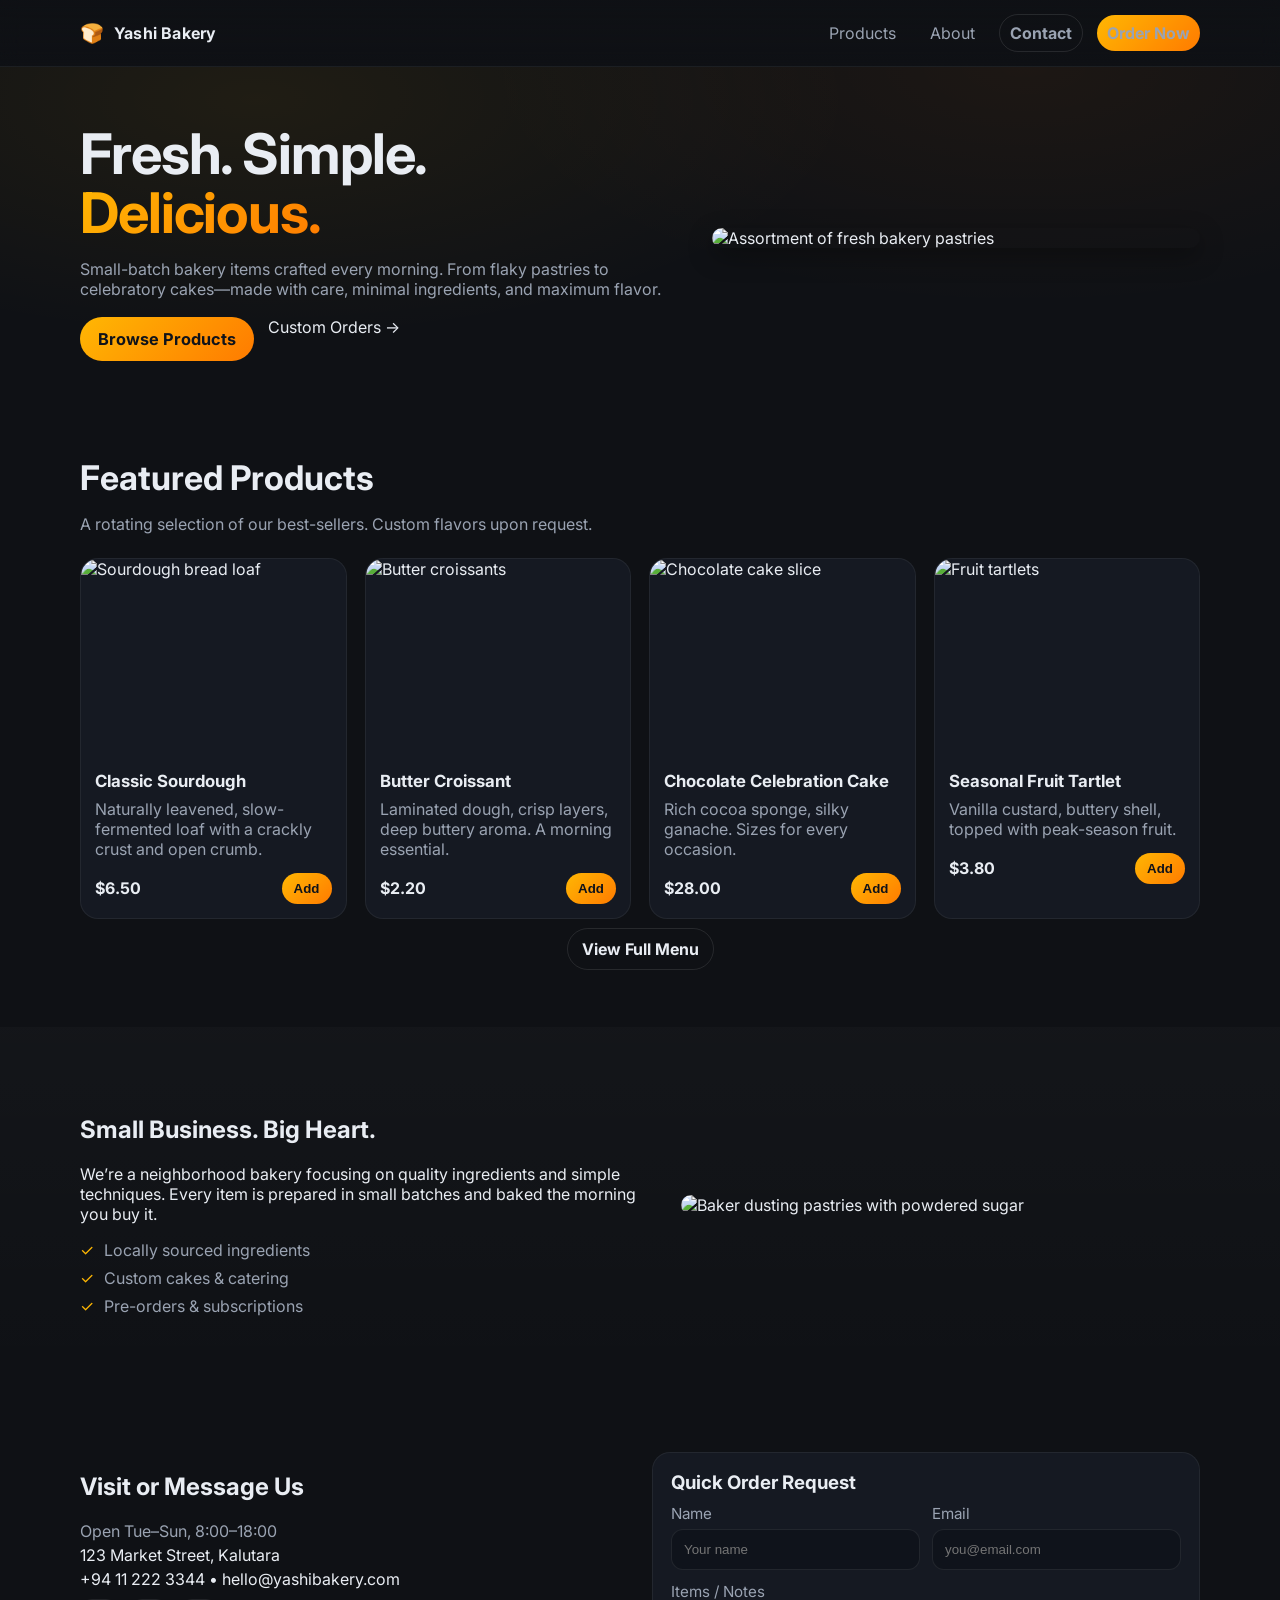
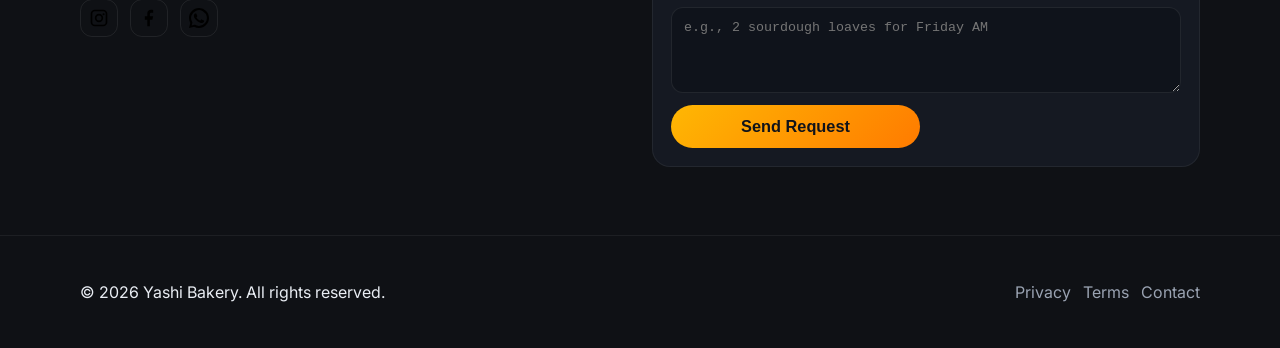
==== index.html @ 4090a818 "created functional main page" ====
<!DOCTYPE html>
<html lang="en">
  <head>
    <meta charset="utf-8" />
    <meta name="viewport" content="width=device-width, initial-scale=1" />
    <title>Yashi Bakery — Fresh, Simple, Delicious</title>
    <meta
      name="description"
      content="Modern artisan bakery items—freshly made daily. Cakes, pastries, breads, and more."
    />

    <!-- Font (optional, minimalist sans) -->
    <link rel="preconnect" href="https://fonts.gstatic.com" crossorigin />
    <link
      href="https://fonts.googleapis.com/css2?family=Inter:wght@400;500;600;800&display=swap"
      rel="stylesheet"
    />

    <link rel="stylesheet" href="style.css" />
  </head>
  <body>
    <!-- Navbar -->
    <header class="navbar">
      <div class="container nav-wrap">
        <a class="brand" href="#" aria-label="Yashi Bakery Home">
          <span class="brand-mark" aria-hidden="true">🍞</span>
          <span class="brand-name">Yashi Bakery</span>
        </a>

        <nav class="nav-links" aria-label="Primary">
          <a href="#products">Products</a>
          <a href="#about">About</a>
          <a href="#contact" class="btn btn--ghost">Contact</a>
          <a href="#order" class="btn">Order Now</a>
        </nav>

        <button class="nav-toggle" aria-label="Open menu" aria-expanded="false">
          <span class="nav-line"></span>
          <span class="nav-line"></span>
          <span class="nav-line"></span>
        </button>
      </div>
    </header>

    <!-- Hero -->
    <section class="hero">
      <div class="container hero-inner">
        <div class="hero-text reveal">
          <h1 class="headline">
            Fresh. Simple. <span class="accent">Delicious.</span>
          </h1>
          <p class="subhead">
            Small-batch bakery items crafted every morning. From flaky pastries
            to celebratory cakes—made with care, minimal ingredients, and
            maximum flavor.
          </p>
          <div class="hero-cta">
            <a href="#products" class="btn btn--lg">Browse Products</a>
            <a href="#order" class="link-cta">Custom Orders →</a>
          </div>
        </div>

        <div class="hero-card reveal">
          <img
            src="https://images.unsplash.com/photo-1541781286675-518f3168ab02?q=80&w=1200&auto=format&fit=crop"
            alt="Assortment of fresh bakery pastries"
          />
        </div>
      </div>
    </section>

    <!-- Products -->
    <section id="products" class="section">
      <div class="container">
        <div class="section-head reveal">
          <h2>Featured Products</h2>
          <p class="muted">
            A rotating selection of our best-sellers. Custom flavors upon
            request.
          </p>
        </div>

        <div class="grid">
          <!-- Card 1 -->
          <article class="card reveal">
            <div class="card-media">
              <img
                src="https://images.unsplash.com/photo-1541599188778-cdc73298e8f8?q=80&w=1200&auto=format&fit=crop"
                alt="Sourdough bread loaf"
              />
            </div>
            <div class="card-body">
              <h3 class="card-title">Classic Sourdough</h3>
              <p class="card-text">
                Naturally leavened, slow-fermented loaf with a crackly crust and
                open crumb.
              </p>
              <div class="card-meta">
                <span class="price">$6.50</span>
                <button
                  class="btn btn--sm add-to-cart"
                  data-item="Classic Sourdough"
                >
                  Add
                </button>
              </div>
            </div>
          </article>

          <!-- Card 2 -->
          <article class="card reveal">
            <div class="card-media">
              <img
                src="https://images.unsplash.com/photo-1541781774459-bb2af2f05b55?q=80&w=1200&auto=format&fit=crop"
                alt="Butter croissants"
              />
            </div>
            <div class="card-body">
              <h3 class="card-title">Butter Croissant</h3>
              <p class="card-text">
                Laminated dough, crisp layers, deep buttery aroma. A morning
                essential.
              </p>
              <div class="card-meta">
                <span class="price">$2.20</span>
                <button
                  class="btn btn--sm add-to-cart"
                  data-item="Butter Croissant"
                >
                  Add
                </button>
              </div>
            </div>
          </article>

          <!-- Card 3 -->
          <article class="card reveal">
            <div class="card-media">
              <img
                src="https://images.unsplash.com/photo-1504754524776-8f4f37790ca0?q=80&w=1200&auto=format&fit=crop"
                alt="Chocolate cake slice"
              />
            </div>
            <div class="card-body">
              <h3 class="card-title">Chocolate Celebration Cake</h3>
              <p class="card-text">
                Rich cocoa sponge, silky ganache. Sizes for every occasion.
              </p>
              <div class="card-meta">
                <span class="price">$28.00</span>
                <button
                  class="btn btn--sm add-to-cart"
                  data-item="Chocolate Celebration Cake"
                >
                  Add
                </button>
              </div>
            </div>
          </article>

          <!-- Card 4 -->
          <article class="card reveal">
            <div class="card-media">
              <img
                src="https://images.unsplash.com/photo-1517677208171-0bc6725a3e60?q=80&w=1200&auto=format&fit=crop"
                alt="Fruit tartlets"
              />
            </div>
            <div class="card-body">
              <h3 class="card-title">Seasonal Fruit Tartlet</h3>
              <p class="card-text">
                Vanilla custard, buttery shell, topped with peak-season fruit.
              </p>
              <div class="card-meta">
                <span class="price">$3.80</span>
                <button
                  class="btn btn--sm add-to-cart"
                  data-item="Seasonal Fruit Tartlet"
                >
                  Add
                </button>
              </div>
            </div>
          </article>
        </div>

        <div class="center reveal">
          <a href="#order" class="btn btn--ghost">View Full Menu</a>
        </div>
      </div>
    </section>

    <!-- About -->
    <section id="about" class="section section--alt">
      <div class="container about-grid">
        <div class="about-text reveal">
          <h2>Small Business. Big Heart.</h2>
          <p>
            We’re a neighborhood bakery focusing on quality ingredients and
            simple techniques. Every item is prepared in small batches and baked
            the morning you buy it.
          </p>
          <ul class="ticks">
            <li>Locally sourced ingredients</li>
            <li>Custom cakes & catering</li>
            <li>Pre-orders & subscriptions</li>
          </ul>
        </div>
        <div class="about-photo reveal">
          <img
            src="https://images.unsplash.com/photo-1509440159596-0249088772ff?q=80&w=1200&auto=format&fit=crop"
            alt="Baker dusting pastries with powdered sugar"
          />
        </div>
      </div>
    </section>

    <!-- Contact / Order -->
    <section id="contact" class="section">
      <div class="container contact-grid">
        <div class="contact-block reveal">
          <h2>Visit or Message Us</h2>
          <p class="muted">Open Tue–Sun, 8:00–18:00</p>
          <p>123 Market Street, Kalutara</p>
          <p>
            <a href="tel:+94112223344">+94 11 222 3344</a> •
            <a href="mailto:hello@yashibakery.com">hello@yashibakery.com</a>
          </p>
          <div class="socials" aria-label="Social links">
            <a href="#" aria-label="Instagram" class="social">
              <!-- Instagram icon -->
              <svg
                viewBox="0 0 24 24"
                width="20"
                height="20"
                aria-hidden="true"
              >
                <path
                  d="M7 2h10a5 5 0 0 1 5 5v10a5 5 0 0 1-5 5H7a5 5 0 0 1-5-5V7a5 5 0 0 1 5-5zm0 2a3 3 0 0 0-3 3v10a3 3 0 0 0 3 3h10a3 3 0 0 0 3-3V7a3 3 0 0 0-3-3H7zm5 3a5 5 0 1 1 0 10 5 5 0 0 1 0-10zm0 2.0a3 3 0 1 0 .001 6.001A3 3 0 0 0 12 9zm5.5-2.75a1.25 1.25 0 1 1 0 2.5 1.25 1.25 0 0 1 0-2.5z"
                />
              </svg>
            </a>
            <a href="#" aria-label="Facebook" class="social">
              <!-- FB icon -->
              <svg
                viewBox="0 0 24 24"
                width="20"
                height="20"
                aria-hidden="true"
              >
                <path
                  d="M13 22v-8h3l1-4h-4V7.5c0-1.16.34-1.95 2.08-1.95H17V2.3C16.69 2.21 15.63 2 14.41 2 11.76 2 10 3.49 10 6.2V10H7v4h3v8h3z"
                />
              </svg>
            </a>
            <a href="#" aria-label="WhatsApp" class="social">
              <!-- WA icon -->
              <svg
                viewBox="0 0 24 24"
                width="20"
                height="20"
                aria-hidden="true"
              >
                <path
                  d="M20.52 3.48A11.93 11.93 0 0 0 12 0C5.37 0 0 5.37 0 12c0 2.11.55 4.11 1.58 5.9L0 24l6.2-1.62A11.94 11.94 0 0 0 12 24c6.63 0 12-5.37 12-12 0-3.2-1.25-6.21-3.48-8.52zM12 21.5a9.43 9.43 0 0 1-4.8-1.3l-.35-.2-3.68.96.98-3.58-.23-.37A9.47 9.47 0 1 1 12 21.5zm5.37-6.86c-.3-.15-1.76-.86-2.03-.96-.27-.1-.47-.15-.68.15-.2.29-.78.95-.96 1.15-.18.2-.35.22-.65.08-.3-.15-1.25-.46-2.38-1.49a8.85 8.85 0 0 1-1.64-2.03c-.17-.29-.02-.45.13-.6.14-.14.3-.35.45-.52.15-.17.2-.29.3-.49.1-.2.06-.37-.02-.52-.08-.15-.68-1.63-.93-2.23-.24-.58-.48-.5-.68-.51h-.58c-.2 0-.52.08-.8.37-.27.29-1.05 1.03-1.05 2.52s1.08 2.92 1.23 3.12c.15.2 2.13 3.25 5.16 4.55.72.31 1.28.49 1.72.62.72.23 1.38.2 1.9.12.58-.09 1.76-.72 2.01-1.42.25-.7.25-1.3.18-1.42-.07-.11-.27-.18-.57-.33z"
                />
              </svg>
            </a>
          </div>
        </div>

        <form id="order" class="contact-form reveal" novalidate>
          <h3>Quick Order Request</h3>
          <div class="form-grid">
            <label>
              <span>Name</span>
              <input type="text" name="name" placeholder="Your name" required />
            </label>
            <label>
              <span>Email</span>
              <input
                type="email"
                name="email"
                placeholder="you@email.com"
                required
              />
            </label>
            <label class="full">
              <span>Items / Notes</span>
              <textarea
                name="message"
                rows="4"
                placeholder="e.g., 2 sourdough loaves for Friday AM"
              ></textarea>
            </label>
            <button type="submit" class="btn btn--lg">Send Request</button>
            <p class="form-msg" role="status" aria-live="polite"></p>
          </div>
        </form>
      </div>
    </section>

    <!-- Footer -->
    <footer class="footer">
      <div class="container footer-inner">
        <p>© <span id="year"></span> Yashi Bakery. All rights reserved.</p>
        <nav class="footer-links" aria-label="Secondary">
          <a href="#">Privacy</a>
          <a href="#">Terms</a>
          <a href="#contact">Contact</a>
        </nav>
      </div>
    </footer>

    <script src="script.js" defer></script>
  </body>
</html>
---- style.css ----
:root {
  --bg: #0f1115;
  --card: #151922;
  --muted: #9aa3b2;
  --text: #e9edf3;
  --accent: #ffb703;
  --accent-2: #ff7b00;
  --ring: 0 0 0 3px rgba(255, 183, 3, 0.25);
  --radius: 18px;
  --shadow: 0 8px 24px rgba(0, 0, 0, 0.35);
}

* {
  box-sizing: border-box;
}
html,
body {
  height: 100%;
}
body {
  margin: 0;
  font-family: "Inter", system-ui, -apple-system, Segoe UI, Roboto, Helvetica,
    Arial, "Apple Color Emoji", "Segoe UI Emoji";
  background: var(--bg);
  color: var(--text);
  -webkit-font-smoothing: antialiased;
  text-rendering: optimizeLegibility;
}

img {
  max-width: 100%;
  display: block;
  height: auto;
  border-radius: calc(var(--radius) - 6px);
}
a {
  color: inherit;
  text-decoration: none;
}
.container {
  width: min(1120px, 92%);
  margin: 0 auto;
}

/* Navbar */
.navbar {
  position: sticky;
  top: 0;
  z-index: 50;
  backdrop-filter: blur(10px);
  background: linear-gradient(
    to bottom,
    rgba(15, 17, 21, 0.8),
    rgba(15, 17, 21, 0.45)
  );
  border-bottom: 1px solid rgba(255, 255, 255, 0.06);
}
.nav-wrap {
  display: flex;
  align-items: center;
  justify-content: space-between;
  padding: 14px 0;
}
.brand {
  display: flex;
  align-items: center;
  gap: 10px;
  font-weight: 700;
}
.brand-mark {
  font-size: 1.2rem;
}
.brand-name {
  letter-spacing: 0.2px;
}
.nav-links {
  display: flex;
  align-items: center;
  gap: 14px;
}
.nav-links a {
  padding: 8px 10px;
  color: var(--muted);
}
.nav-links a:hover {
  color: var(--text);
}
.btn {
  background: linear-gradient(135deg, var(--accent), var(--accent-2));
  color: #10131a;
  font-weight: 700;
  border: none;
  border-radius: 999px;
  padding: 10px 14px;
  cursor: pointer;
  transition: transform 0.15s ease, box-shadow 0.15s ease;
}
.btn:hover {
  transform: translateY(-1px);
  box-shadow: var(--shadow);
}
.btn:active {
  transform: translateY(0);
}
.btn--ghost {
  background: transparent;
  color: var(--text);
  border: 1px solid rgba(255, 255, 255, 0.1);
}
.btn--sm {
  padding: 8px 12px;
  font-weight: 600;
}
.btn--lg {
  padding: 12px 18px;
  font-size: 1.02rem;
}

/* Mobile nav */
.nav-toggle {
  display: none;
  background: transparent;
  border: 0;
  cursor: pointer;
  padding: 6px;
}
.nav-line {
  display: block;
  width: 24px;
  height: 2px;
  background: #fff;
  margin: 5px 0;
  transition: 0.25s ease;
}

/* Hero */
.hero {
  padding: 48px 0 28px;
  background: radial-gradient(
      1000px 400px at 20% 10%,
      rgba(255, 183, 3, 0.07),
      transparent 60%
    ),
    radial-gradient(
      900px 400px at 80% 0%,
      rgba(255, 123, 0, 0.06),
      transparent 60%
    );
}
.hero-inner {
  display: grid;
  gap: 36px;
  grid-template-columns: 1.1fr 0.9fr;
  align-items: center;
}
.headline {
  font-size: clamp(36px, 6vw, 56px);
  line-height: 1.05;
  margin: 10px 0 14px;
  letter-spacing: -0.02em;
}
.accent {
  background: linear-gradient(135deg, var(--accent), var(--accent-2));
  -webkit-background-clip: text;
  background-clip: text;
  color: transparent;
}
.subhead {
  color: var(--muted);
  max-width: 60ch;
}
.hero-cta {
  display: flex;
  gap: 14px;
  margin-top: 18px;
}
.hero-card img {
  border-radius: var(--radius);
  box-shadow: var(--shadow);
}

/* Sections */
.section {
  padding: 68px 0;
}
.section--alt {
  background: linear-gradient(
    to bottom,
    rgba(255, 255, 255, 0.02),
    transparent
  );
}
.section-head h2 {
  margin: 0 0 6px;
  font-size: clamp(26px, 4vw, 34px);
}
.muted {
  color: var(--muted);
}
.center {
  text-align: center;
  margin-top: 20px;
}

/* Grid of cards */
.grid {
  margin-top: 24px;
  display: grid;
  gap: 18px;
  grid-template-columns: repeat(4, 1fr);
}
.card {
  background: var(--card);
  border: 1px solid rgba(255, 255, 255, 0.06);
  border-radius: var(--radius);
  overflow: hidden;
  transform: translateY(0);
  transition: transform 0.25s ease, box-shadow 0.25s ease,
    border-color 0.25s ease;
}
.card:hover {
  transform: translateY(-4px);
  box-shadow: var(--shadow);
  border-color: rgba(255, 255, 255, 0.16);
}
.card-media {
  aspect-ratio: 4/3;
  overflow: hidden;
}
.card-media img {
  width: 100%;
  height: 100%;
  object-fit: cover;
}
.card-body {
  padding: 14px;
  display: grid;
  gap: 8px;
}
.card-title {
  margin: 0;
  font-size: 1.05rem;
}
.card-text {
  color: var(--muted);
  margin: 0;
}
.card-meta {
  display: flex;
  align-items: center;
  justify-content: space-between;
  margin-top: 6px;
}
.price {
  font-weight: 700;
}

/* About */
.about-grid {
  display: grid;
  gap: 28px;
  grid-template-columns: 1.05fr 0.95fr;
  align-items: center;
}
.ticks {
  list-style: none;
  padding: 0;
  margin: 14px 0 0;
  display: grid;
  gap: 8px;
  color: var(--muted);
}
.ticks li::before {
  content: "✓";
  margin-right: 0.6rem;
  color: var(--accent);
}

/* Contact */
.contact-grid {
  display: grid;
  gap: 24px;
  grid-template-columns: 1fr 1fr;
}
.contact-block p {
  margin: 0.25rem 0;
}
.socials {
  display: flex;
  gap: 12px;
  margin-top: 10px;
}
.social {
  display: grid;
  place-items: center;
  width: 38px;
  height: 38px;
  border-radius: 12px;
  border: 1px solid rgba(255, 255, 255, 0.08);
}
.social:hover {
  border-color: rgba(255, 255, 255, 0.18);
  transform: translateY(-1px);
  transition: 0.2s ease;
}

.contact-form {
  background: var(--card);
  border: 1px solid rgba(255, 255, 255, 0.06);
  border-radius: var(--radius);
  padding: 18px;
}
.contact-form h3 {
  margin: 0 0 10px;
}
.form-grid {
  display: grid;
  gap: 12px;
  grid-template-columns: 1fr 1fr;
}
label {
  display: grid;
  gap: 6px;
  color: var(--muted);
  font-size: 0.95rem;
}
label.full {
  grid-column: 1/-1;
}
input,
textarea {
  background: #0f131b;
  border: 1px solid rgba(255, 255, 255, 0.08);
  padding: 12px 12px;
  color: var(--text);
  border-radius: 12px;
  outline: none;
  transition: border-color 0.15s ease, box-shadow 0.15s ease;
}
input:focus,
textarea:focus {
  border-color: rgba(255, 255, 255, 0.22);
  box-shadow: var(--ring);
}
.form-msg {
  margin-top: 6px;
  color: var(--muted);
  min-height: 1.25rem;
}

/* Footer */
.footer {
  padding: 30px 0;
  border-top: 1px solid rgba(255, 255, 255, 0.06);
}
.footer-inner {
  display: flex;
  align-items: center;
  justify-content: space-between;
  gap: 16px;
}
.footer-links {
  display: flex;
  gap: 12px;
  color: var(--muted);
}
.footer-links a:hover {
  color: var(--text);
}

/* Animations */
.reveal {
  opacity: 0;
  transform: translateY(16px) scale(0.98);
  transition: opacity 0.6s ease, transform 0.6s cubic-bezier(0.2, 0.6, 0.2, 1);
}
.reveal.is-visible {
  opacity: 1;
  transform: translateY(0) scale(1);
}

@keyframes float-in {
  from {
    transform: translateY(12px);
    opacity: 0;
  }
  to {
    transform: translateY(0);
    opacity: 1;
  }
}
.hero .headline {
  animation: float-in 0.7s 0.05s both;
}
.hero .subhead {
  animation: float-in 0.7s 0.15s both;
}
.hero .hero-cta {
  animation: float-in 0.7s 0.25s both;
}

/* Responsive */
@media (max-width: 980px) {
  .hero-inner,
  .about-grid,
  .contact-grid {
    grid-template-columns: 1fr;
  }
  .grid {
    grid-template-columns: repeat(2, 1fr);
  }
}
@media (max-width: 680px) {
  .nav-links {
    display: none;
    position: absolute;
    right: 4%;
    top: 60px;
    flex-direction: column;
    background: var(--card);
    padding: 10px;
    border: 1px solid rgba(255, 255, 255, 0.08);
    border-radius: 14px;
    width: min(260px, 92vw);
  }
  .nav-links a {
    padding: 10px 12px;
    width: 100%;
  }
  .nav-toggle {
    display: block;
  }
  .grid {
    grid-template-columns: 1fr;
  }
  .form-grid {
    grid-template-columns: 1fr;
  }
}
@media (prefers-reduced-motion: reduce) {
  * {
    animation: none !important;
    transition: none !important;
  }
}
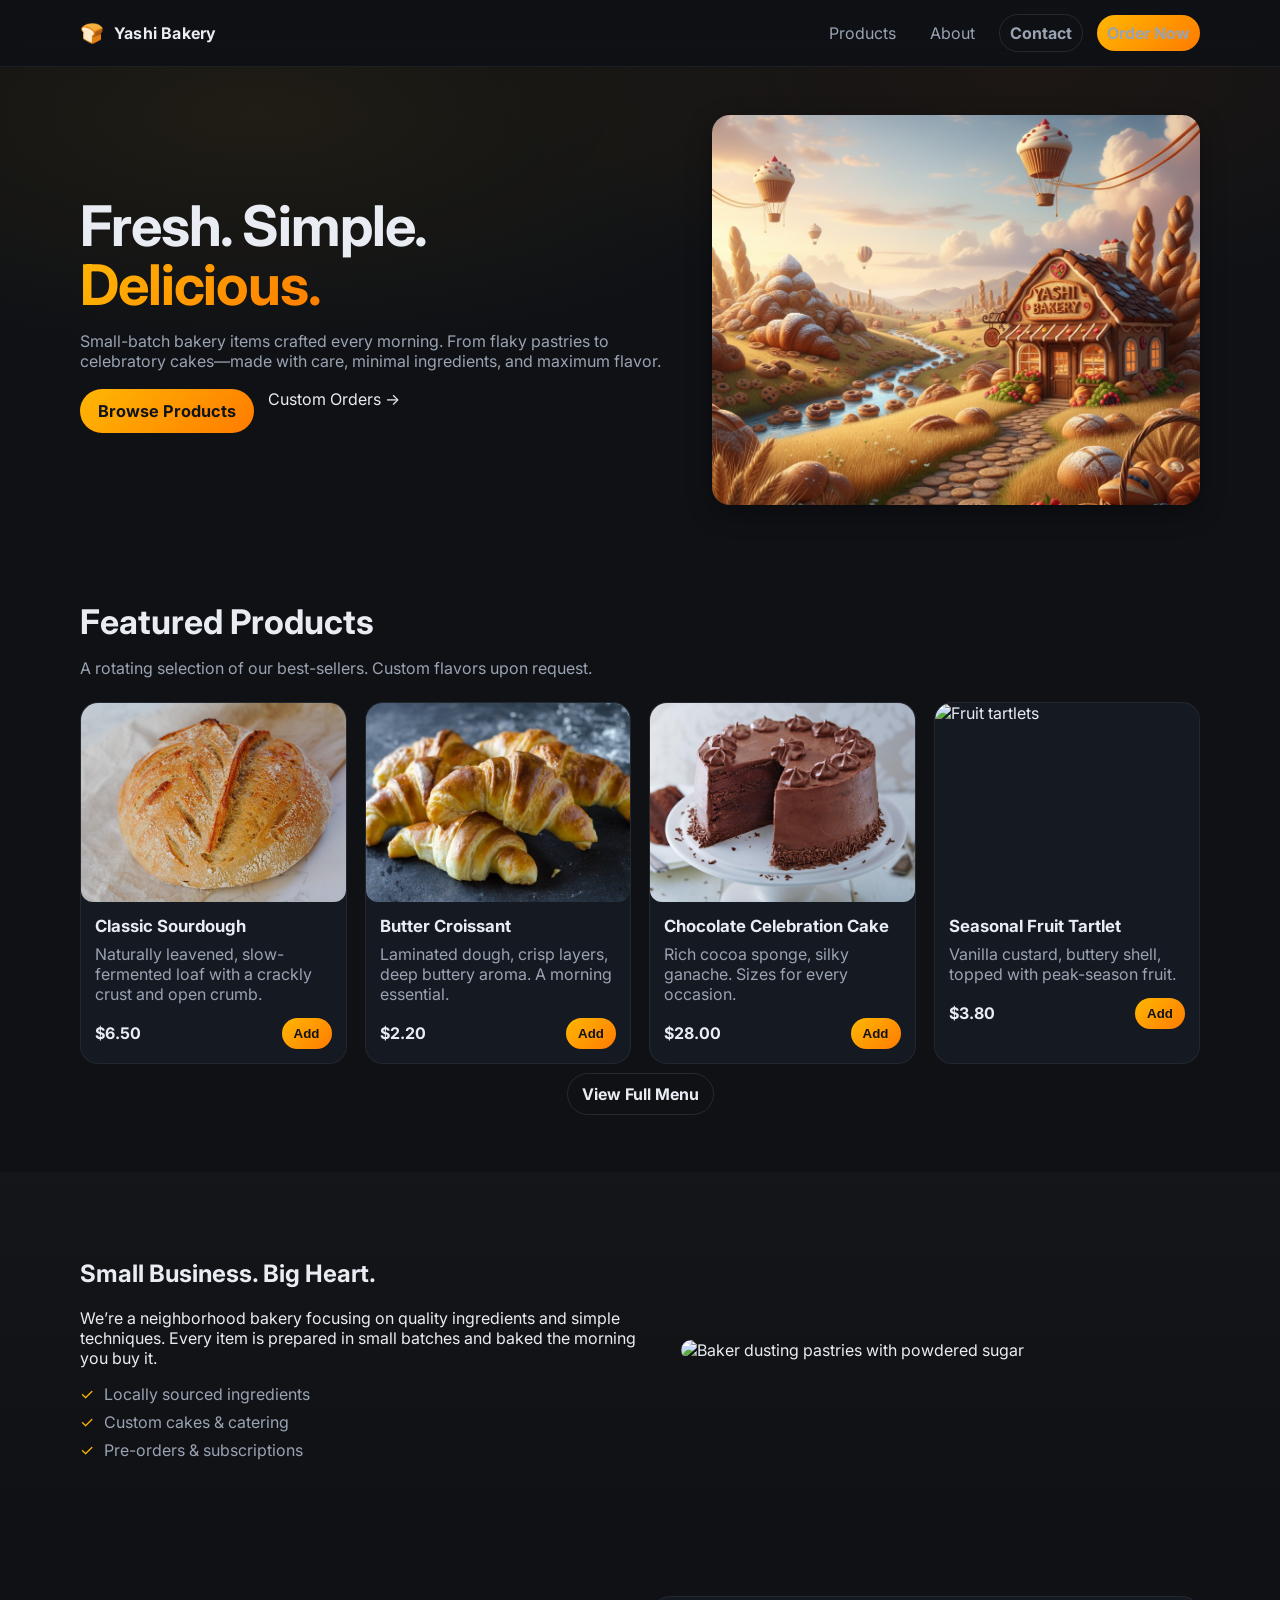
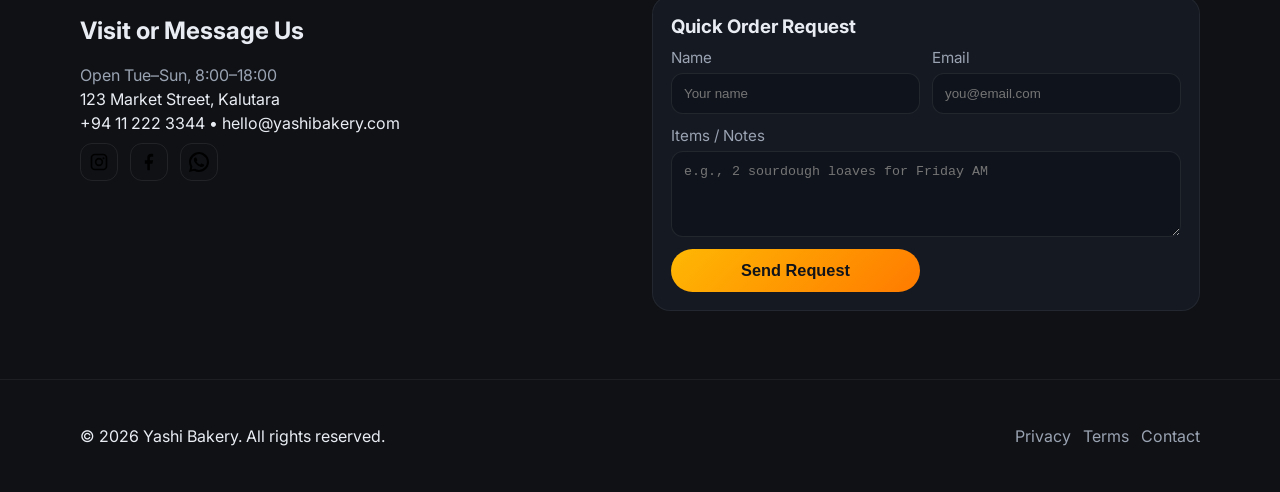
==== commit b21066b7: "Created all products page" ====
--- a/index.html
+++ b/index.html
@@ -62,7 +62,7 @@
 
         <div class="hero-card reveal">
           <img
-            src="https://images.unsplash.com/photo-1541781286675-518f3168ab02?q=80&w=1200&auto=format&fit=crop"
+            src="/images/main.png"
             alt="Assortment of fresh bakery pastries"
           />
         </div>
@@ -85,7 +85,7 @@
           <article class="card reveal">
             <div class="card-media">
               <img
-                src="https://images.unsplash.com/photo-1541599188778-cdc73298e8f8?q=80&w=1200&auto=format&fit=crop"
+                src="/images/classic.png"
                 alt="Sourdough bread loaf"
               />
             </div>
@@ -111,7 +111,7 @@
           <article class="card reveal">
             <div class="card-media">
               <img
-                src="https://images.unsplash.com/photo-1541781774459-bb2af2f05b55?q=80&w=1200&auto=format&fit=crop"
+                src="/images//croissants.png"
                 alt="Butter croissants"
               />
             </div>
@@ -137,7 +137,7 @@
           <article class="card reveal">
             <div class="card-media">
               <img
-                src="https://images.unsplash.com/photo-1504754524776-8f4f37790ca0?q=80&w=1200&auto=format&fit=crop"
+                src="/images/cake.jpg"
                 alt="Chocolate cake slice"
               />
             </div>
@@ -162,7 +162,7 @@
           <article class="card reveal">
             <div class="card-media">
               <img
-                src="https://images.unsplash.com/photo-1517677208171-0bc6725a3e60?q=80&w=1200&auto=format&fit=crop"
+                src="/images/fruit.png"
                 alt="Fruit tartlets"
               />
             </div>
@@ -185,7 +185,7 @@
         </div>
 
         <div class="center reveal">
-          <a href="#order" class="btn btn--ghost">View Full Menu</a>
+          <a href="/pages/all-products.html" class="btn btn--ghost">View Full Menu</a>
         </div>
       </div>
     </section>
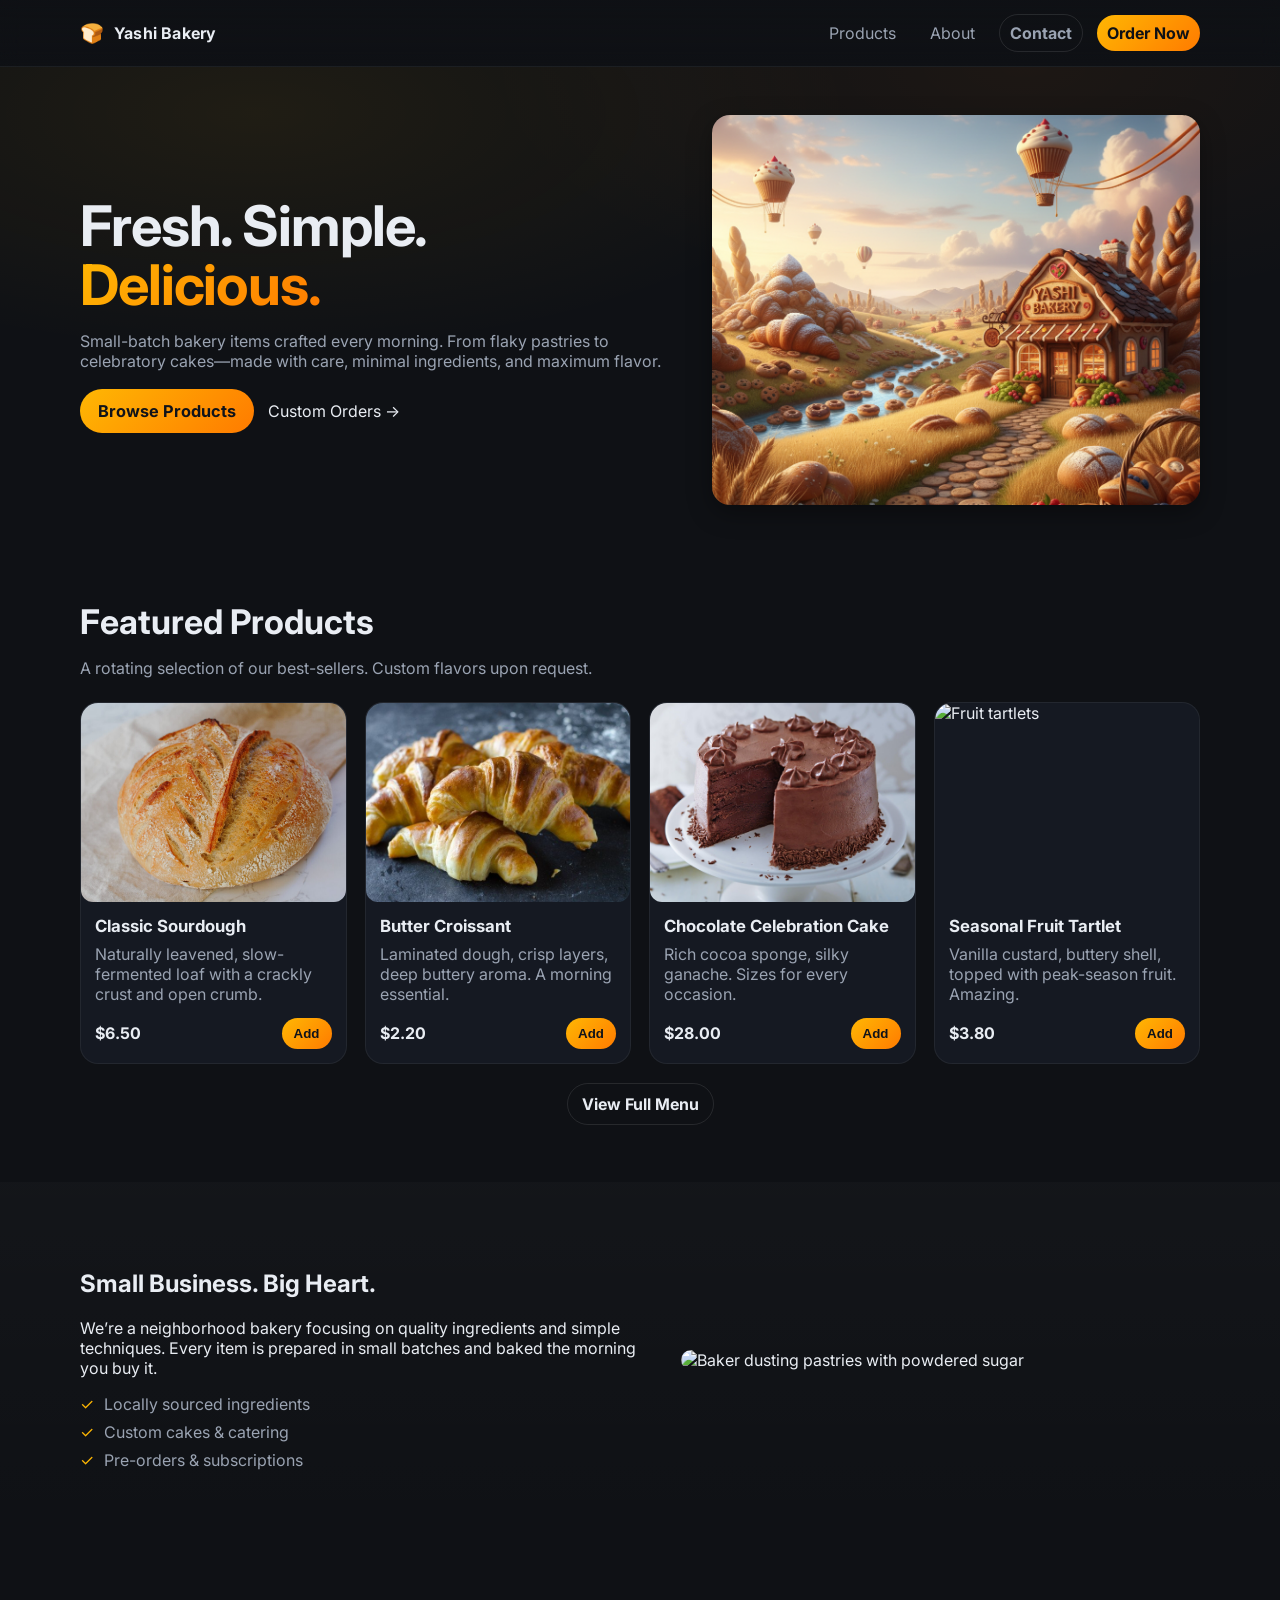
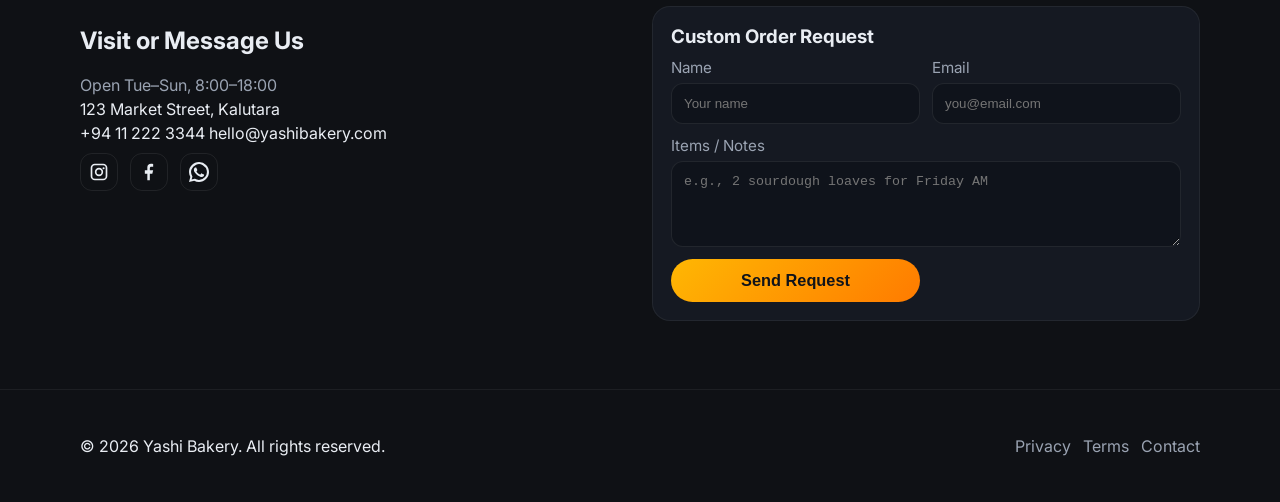
==== commit c2804ba8: "added a scroll button" ====
--- a/index.html
+++ b/index.html
@@ -10,6 +10,7 @@
     />
 
     <!-- Font (optional, minimalist sans) -->
+    <link rel="icon" href="/images/favicon.png" type="image/png" />
     <link rel="preconnect" href="https://fonts.gstatic.com" crossorigin />
     <link
       href="https://fonts.googleapis.com/css2?family=Inter:wght@400;500;600;800&display=swap"
@@ -84,10 +85,7 @@
           <!-- Card 1 -->
           <article class="card reveal">
             <div class="card-media">
-              <img
-                src="/images/classic.png"
-                alt="Sourdough bread loaf"
-              />
+              <img src="/images/classic.png" alt="Sourdough bread loaf" />
             </div>
             <div class="card-body">
               <h3 class="card-title">Classic Sourdough</h3>
@@ -110,10 +108,7 @@
           <!-- Card 2 -->
           <article class="card reveal">
             <div class="card-media">
-              <img
-                src="/images//croissants.png"
-                alt="Butter croissants"
-              />
+              <img src="/images//croissants.png" alt="Butter croissants" />
             </div>
             <div class="card-body">
               <h3 class="card-title">Butter Croissant</h3>
@@ -136,10 +131,7 @@
           <!-- Card 3 -->
           <article class="card reveal">
             <div class="card-media">
-              <img
-                src="/images/cake.jpg"
-                alt="Chocolate cake slice"
-              />
+              <img src="/images/cake.jpg" alt="Chocolate cake slice" />
             </div>
             <div class="card-body">
               <h3 class="card-title">Chocolate Celebration Cake</h3>
@@ -161,15 +153,13 @@
           <!-- Card 4 -->
           <article class="card reveal">
             <div class="card-media">
-              <img
-                src="/images/fruit.png"
-                alt="Fruit tartlets"
-              />
+              <img src="/images/fruit.png" alt="Fruit tartlets" />
             </div>
             <div class="card-body">
               <h3 class="card-title">Seasonal Fruit Tartlet</h3>
               <p class="card-text">
                 Vanilla custard, buttery shell, topped with peak-season fruit.
+                Amazing.
               </p>
               <div class="card-meta">
                 <span class="price">$3.80</span>
@@ -185,7 +175,9 @@
         </div>
 
         <div class="center reveal">
-          <a href="/pages/all-products.html" class="btn btn--ghost">View Full Menu</a>
+          <a href="/pages/all-products.html" class="btn btn--ghost"
+            >View Full Menu</a
+          >
         </div>
       </div>
     </section>
@@ -223,7 +215,7 @@
           <p class="muted">Open Tue–Sun, 8:00–18:00</p>
           <p>123 Market Street, Kalutara</p>
           <p>
-            <a href="tel:+94112223344">+94 11 222 3344</a> •
+            <a href="tel:+94112223344">+94 11 222 3344</a>
             <a href="mailto:hello@yashibakery.com">hello@yashibakery.com</a>
           </p>
           <div class="socials" aria-label="Social links">
@@ -270,7 +262,7 @@
         </div>
 
         <form id="order" class="contact-form reveal" novalidate>
-          <h3>Quick Order Request</h3>
+          <h3>Custom Order Request</h3>
           <div class="form-grid">
             <label>
               <span>Name</span>
@@ -311,7 +303,16 @@
         </nav>
       </div>
     </footer>
-
+    <!-- Scroll Up Button -->
+    <button
+      id="scrollUpBtn"
+      aria-label="Scroll to top"
+      class="scrollUpBtn"
+      title="Back to top"
+      style="display: none"
+    >
+      ↑
+    </button>
     <script src="script.js" defer></script>
   </body>
 </html>
--- a/style.css
+++ b/style.css
@@ -12,6 +12,9 @@
 
 * {
   box-sizing: border-box;
+}
+html {
+  font-size: 16px;
 }
 html,
 body {
@@ -81,6 +84,9 @@
 .nav-links a {
   padding: 8px 10px;
   color: var(--muted);
+}
+.nav-links :last-child {
+  color: var(--bg);
 }
 .nav-links a:hover {
   color: var(--text);
@@ -173,6 +179,7 @@
   display: flex;
   gap: 14px;
   margin-top: 18px;
+  align-items: center;
 }
 .hero-card img {
   border-radius: var(--radius);
@@ -199,7 +206,7 @@
 }
 .center {
   text-align: center;
-  margin-top: 20px;
+  margin-top: 30px;
 }
 
 /* Grid of cards */
@@ -293,13 +300,14 @@
 .social {
   display: grid;
   place-items: center;
+  fill: var(--text);
   width: 38px;
   height: 38px;
   border-radius: 12px;
   border: 1px solid rgba(255, 255, 255, 0.08);
 }
 .social:hover {
-  border-color: rgba(255, 255, 255, 0.18);
+  border-color: rgb(255, 255, 255);
   transform: translateY(-1px);
   transition: 0.2s ease;
 }
@@ -411,6 +419,15 @@
   }
 }
 @media (max-width: 680px) {
+  body {
+    font-size: 1.08rem; /* ~17px */
+  }
+  .headline {
+    font-size: 2rem; /* ~32px */
+  }
+  .section-head h2 {
+    font-size: 1.4rem; /* ~22px */
+  }
   .nav-links {
     display: none;
     position: absolute;
@@ -436,6 +453,43 @@
   .form-grid {
     grid-template-columns: 1fr;
   }
+  .hero {
+    padding: 30px 0;
+  }
+  .section {
+    padding: 20px 0;
+  }
+  .hero-cta {
+    flex-direction: column;
+    align-items: stretch;
+    text-align: center;
+    .btn--lg {
+      border-radius: 5px;
+    }
+    .link-cta {
+      border: 1px solid var(--text);
+      border-radius: 5px;
+      padding: 10px;
+    }
+  }
+  .card-meta {
+    flex-direction: column;
+    align-items: stretch;
+    .btn--sm {
+      border-radius: 5px;
+    }
+    .add-to-cart {
+      margin-top: 10px;
+    }
+  }
+  textarea {
+    margin-bottom: 10px;
+  }
+  .contact-block p {
+    display: flex;
+    flex-direction: column;
+    margin: 0.7rem 0;
+  }
 }
 @media (prefers-reduced-motion: reduce) {
   * {
@@ -443,3 +497,26 @@
     transition: none !important;
   }
 }
+
+#scrollUpBtn {
+  position: fixed;
+  right: 2rem;
+  bottom: 2rem;
+  z-index: 1000;
+  border-radius: 50%;
+  width: 44px;
+  height: 44px;
+  font-size: 1.5rem;
+  background: var(--accent, #ffb703);
+  color: var(--bg, #0f1115);
+  box-shadow: 0 2px 8px rgba(0, 0, 0, 0.12);
+  border: none;
+  cursor: pointer;
+  opacity: 0.92;
+  transition: opacity 0.2s, background 0.2s;
+  display: none;
+}
+#scrollUpBtn:hover {
+  opacity: 1;
+  background: var(--accent-2, #ff7b00);
+}
